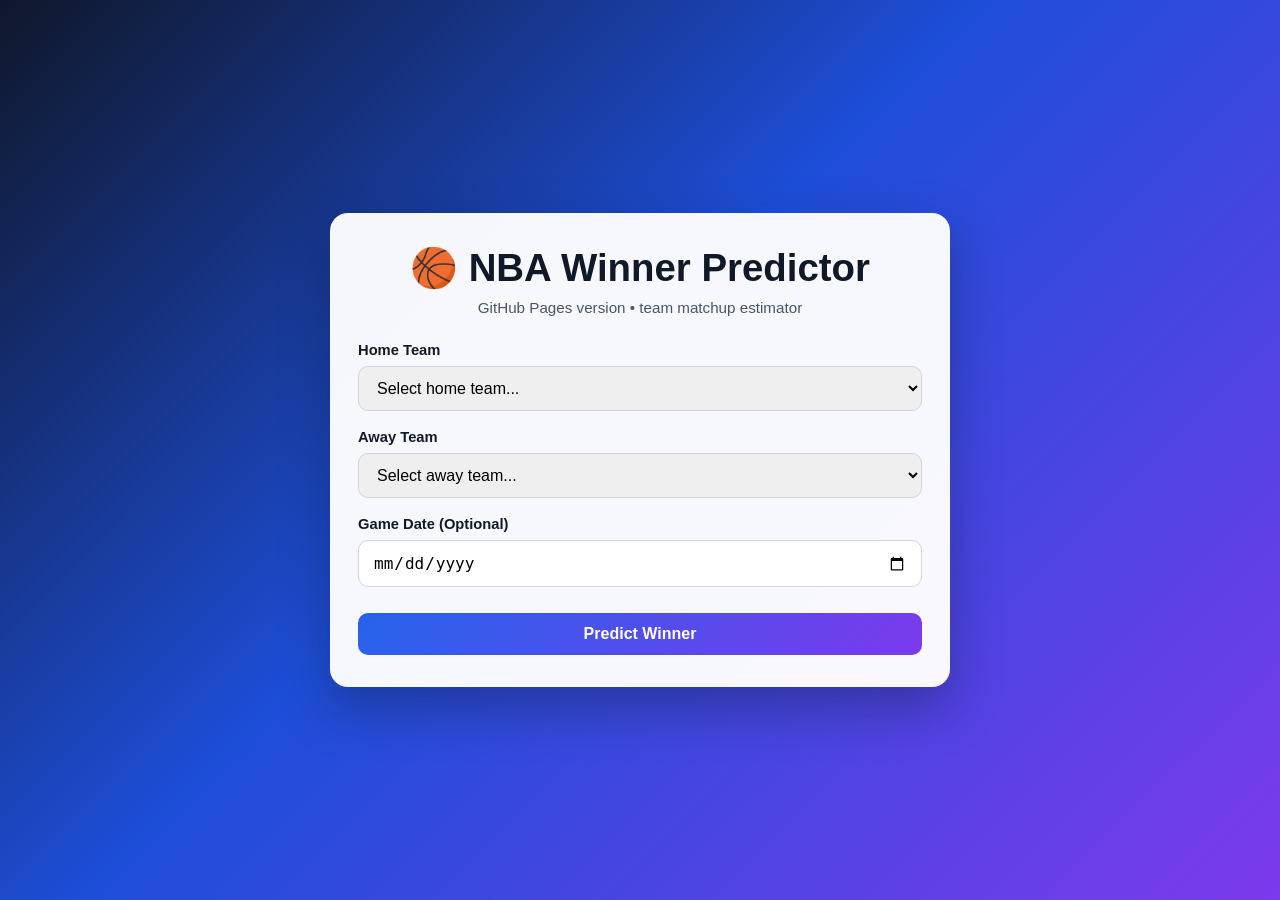
==== index.html @ 35f4a61c "" ====
<!DOCTYPE html>
<html lang="en">
  <head>
    <meta charset="UTF-8" />
    <meta name="viewport" content="width=device-width, initial-scale=1.0" />
    <title>NBA Winner Predictor</title>
    <link rel="stylesheet" href="styles.css" />
  </head>
  <body>
    <div class="container">
      <h1>🏀 NBA Winner Predictor</h1>
      <p class="subtitle">GitHub Pages version • team matchup estimator</p>

      <form id="predictionForm">
        <div class="form-group">
          <label for="homeTeam">Home Team</label>
          <select id="homeTeam" required>
            <option value="">Select home team...</option>
          </select>
        </div>

        <div class="form-group">
          <label for="awayTeam">Away Team</label>
          <select id="awayTeam" required>
            <option value="">Select away team...</option>
          </select>
        </div>

        <div class="form-group">
          <label for="gameDate">Game Date (Optional)</label>
          <input type="date" id="gameDate" />
        </div>

        <button type="submit">Predict Winner</button>
      </form>

      <div id="loading" class="loading" aria-live="polite">
        <div class="spinner"></div>
        <div>Running matchup model...</div>
      </div>

      <div id="result" class="result" aria-live="polite">
        <div class="prediction" id="predictionText">Prediction</div>
        <div class="probability">
          <div class="prob-box">
            <div class="prob-team" id="homeProbLabel">Home Win</div>
            <div class="prob-value" id="homeProbability">0%</div>
          </div>
          <div class="prob-box">
            <div class="prob-team" id="awayProbLabel">Away Win</div>
            <div class="prob-value" id="awayProbability">0%</div>
          </div>
        </div>
        <div class="explanation">
          <h3>Top factors</h3>
          <ul id="explanationList"></ul>
        </div>
      </div>

      <div id="errorBox" class="error" style="display: none"></div>
    </div>

    <script src="app.js"></script>
  </body>
</html>
---- styles.css ----
* {
  margin: 0;
  padding: 0;
  box-sizing: border-box;
}

body {
  font-family: 'Segoe UI', Tahoma, Geneva, Verdana, sans-serif;
  min-height: 100vh;
  display: flex;
  justify-content: center;
  align-items: center;
  padding: 20px;
  background: linear-gradient(135deg, #0f172a 0%, #1d4ed8 45%, #7c3aed 100%);
  color: #111827;
}

.container {
  background: rgba(255, 255, 255, 0.96);
  border-radius: 18px;
  box-shadow: 0 20px 50px rgba(15, 23, 42, 0.35);
  padding: 32px 28px;
  width: min(620px, 100%);
}

h1 {
  text-align: center;
  margin-bottom: 8px;
  color: #111827;
  font-size: clamp(2rem, 3vw, 2.5rem);
}

.subtitle {
  text-align: center;
  margin-bottom: 26px;
  color: #4b5563;
  font-size: 0.95rem;
}

.form-group {
  margin-bottom: 18px;
}

label {
  display: block;
  margin-bottom: 8px;
  color: #111827;
  font-weight: 700;
  font-size: 0.92rem;
}

select, input, button {
  width: 100%;
  border-radius: 10px;
  border: 1px solid #d1d5db;
  padding: 12px 14px;
  font-size: 1rem;
}

select:focus, input:focus {
  outline: 3px solid rgba(59, 130, 246, 0.25);
  border-color: #3b82f6;
}

button {
  border: none;
  background: linear-gradient(135deg, #2563eb, #7c3aed);
  color: white;
  font-weight: 700;
  cursor: pointer;
  margin-top: 8px;
  transition: transform 0.15s ease, box-shadow 0.15s ease;
}

button:hover {
  transform: translateY(-1px);
  box-shadow: 0 10px 20px rgba(59, 130, 246, 0.25);
}

.loading {
  text-align: center;
  color: #1d4ed8;
  margin-top: 18px;
  display: none;
}

.loading.show {
  display: block;
}

.spinner {
  width: 30px;
  height: 30px;
  border-radius: 50%;
  border: 3px solid #dbeafe;
  border-top-color: #2563eb;
  margin: 0 auto 8px;
  animation: spin 1s linear infinite;
}

@keyframes spin {
  to { transform: rotate(360deg); }
}

.result {
  margin-top: 24px;
  padding: 18px;
  background: #f8fafc;
  border: 1px solid #e5e7eb;
  border-radius: 12px;
  display: none;
}

.result.show {
  display: block;
}

.prediction {
  text-align: center;
  font-size: 1.8rem;
  font-weight: 800;
  color: #1d4ed8;
  margin-bottom: 16px;
}

.probability {
  display: grid;
  grid-template-columns: 1fr 1fr;
  gap: 12px;
}

.prob-box {
  background: white;
  border: 1px solid #e5e7eb;
  border-radius: 10px;
  padding: 14px;
  text-align: center;
}

.prob-team {
  font-size: 0.8rem;
  color: #6b7280;
  margin-bottom: 8px;
  font-weight: 700;
}

.prob-value {
  font-size: 1.4rem;
  font-weight: 800;
  color: #111827;
}

.explanation {
  margin-top: 18px;
  background: white;
  border: 1px solid #e5e7eb;
  border-left: 4px solid #3b82f6;
  border-radius: 10px;
  padding: 16px;
}

.explanation h3 {
  font-size: 0.9rem;
  margin-bottom: 10px;
  color: #111827;
}

.explanation ul {
  list-style: none;
}

.explanation li {
  padding: 6px 0;
  color: #374151;
  border-bottom: 1px solid #f3f4f6;
}

.explanation li:last-child {
  border-bottom: none;
}

.error {
  margin-top: 18px;
  background: #fef2f2;
  color: #b91c1c;
  border: 1px solid #fecaca;
  border-left: 4px solid #dc2626;
  border-radius: 10px;
  padding: 12px 14px;
}

@media (max-width: 520px) {
  .container {
    padding: 24px 18px;
  }

  .probability {
    grid-template-columns: 1fr;
  }
}
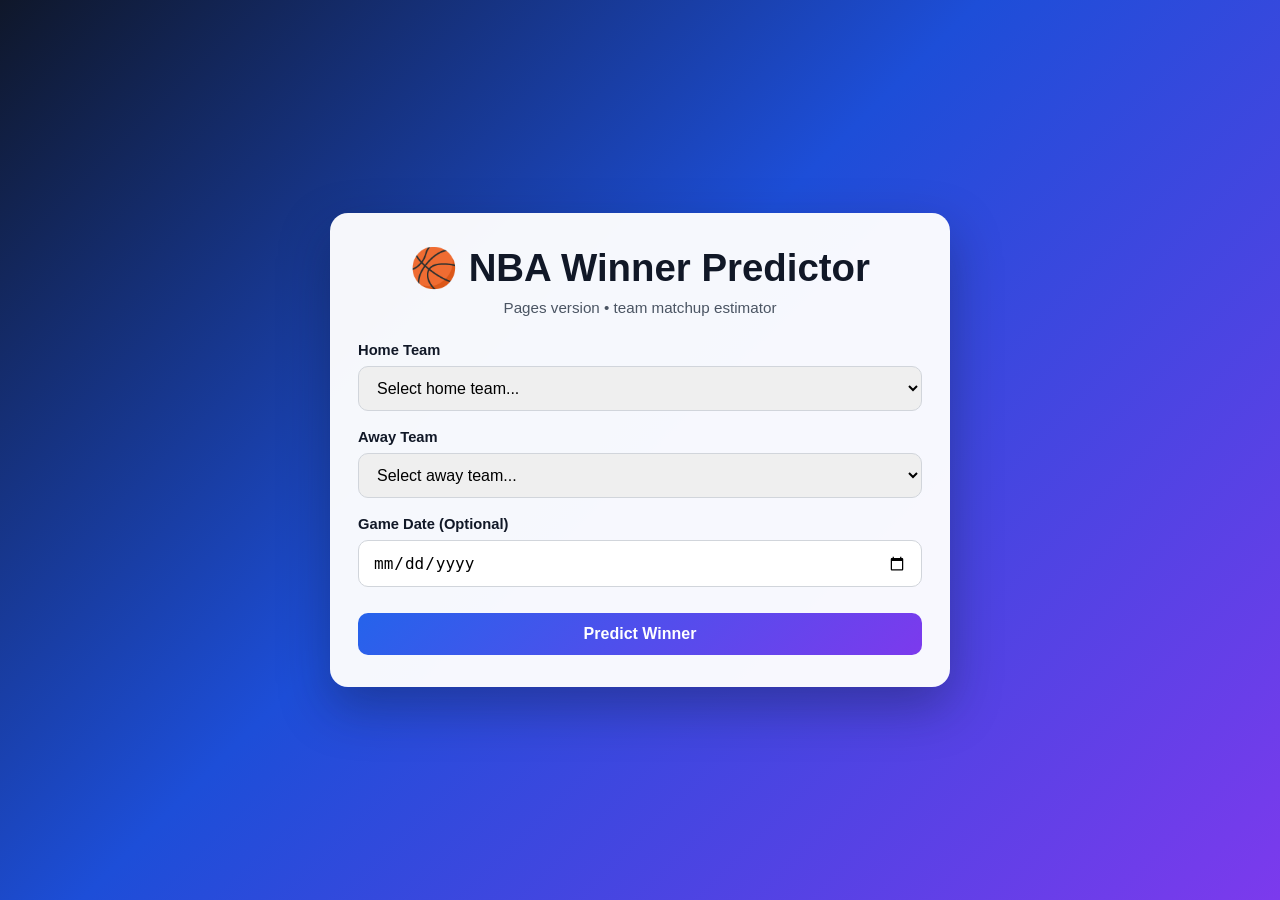
==== commit 4649b094: "modified:   index.html" ====
--- a/index.html
+++ b/index.html
@@ -9,7 +9,7 @@
   <body>
     <div class="container">
       <h1>🏀 NBA Winner Predictor</h1>
-      <p class="subtitle">GitHub Pages version • team matchup estimator</p>
+      <p class="subtitle">Pages version • team matchup estimator</p>
 
       <form id="predictionForm">
         <div class="form-group">
